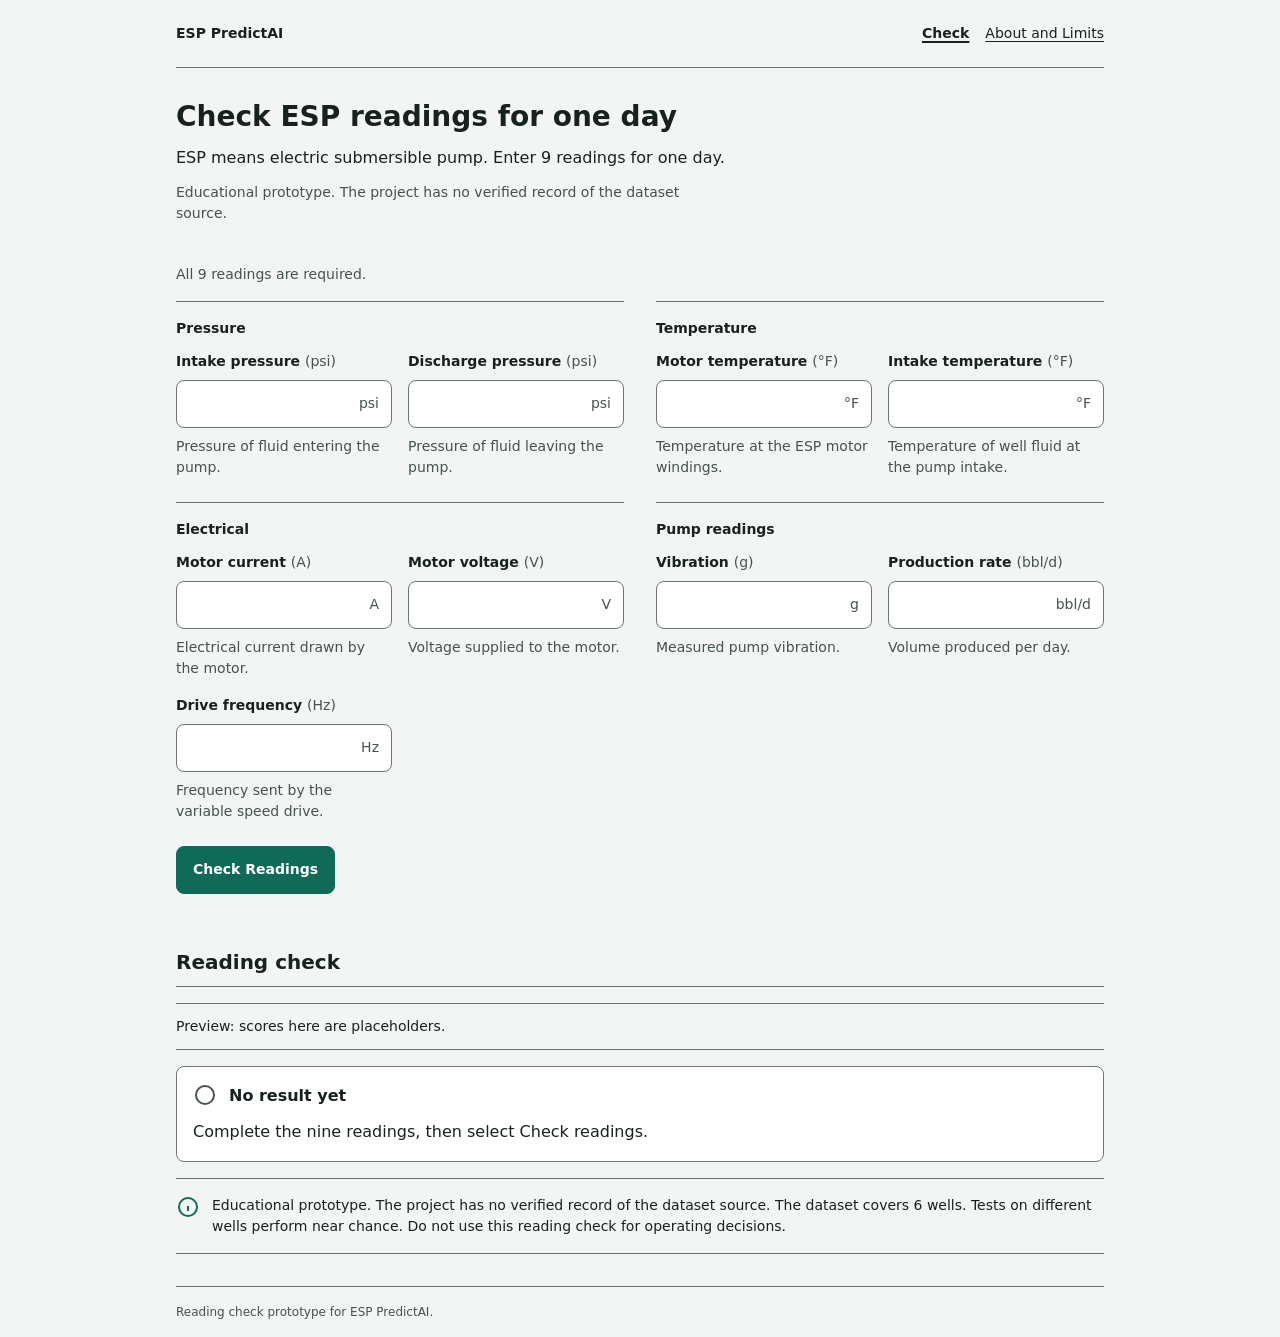
==== web/index.html @ 268abea0 "Build static ESP reading check prototype" ====
<!doctype html>
<html lang="en">
<head>
  <meta charset="utf-8">
  <meta name="viewport" content="width=device-width, initial-scale=1">
  <meta name="expert-mode-url" content="">
  <meta name="description" content="Check nine electric submersible pump readings with a placeholder score.">
  <meta name="theme-color" content="#F2F5F3" media="(prefers-color-scheme: light)">
  <meta name="theme-color" content="#121A16" media="(prefers-color-scheme: dark)">
  <title>Check ESP readings | ESP PredictAI</title>
  <link rel="stylesheet" href="styles.css">
  <script src="app.js" defer></script>
</head>
<body>
  <a class="skip-link" href="#main">Skip to main content</a>
  <header class="site-header page-shell">
    <a class="wordmark" href="index.html">ESP PredictAI</a>
    <nav class="site-nav" aria-label="Main navigation">
      <a href="index.html" aria-current="page">Check</a>
      <a href="about.html">About and Limits</a>
      <a class="expert-mode-link" hidden>Expert mode</a>
    </nav>
  </header>

  <main id="main" class="page-shell">
    <section class="intro" aria-labelledby="page-title">
      <h1 id="page-title">Check ESP readings for one day</h1>
      <p>ESP means electric submersible pump. Enter 9 readings for one day.</p>
      <p class="intro-caveat">Educational prototype. The project has no verified record of the dataset source.</p>
    </section>

    <form id="reading-form" class="reading-form" method="post" novalidate>
      <p class="hint form-required-note">All 9 readings are required.</p>
      <div id="error-summary" class="error-summary" role="status" aria-live="polite" aria-atomic="true" hidden></div>

      <div class="field-groups">
        <fieldset class="reading-group">
          <legend>Pressure</legend>
          <div class="group-fields">
            <div class="field" data-field="intake_pressure">
              <label for="intake-pressure">Intake pressure <span class="label-unit">(psi)</span></label>
              <div class="input-with-unit"><input id="intake-pressure" name="intake_pressure" type="number" inputmode="decimal" step="any" autocomplete="off" required aria-required="true" aria-describedby="intake-pressure-hint"><span class="unit" aria-hidden="true">psi</span></div>
              <p class="hint" id="intake-pressure-hint">Pressure of fluid entering the pump.</p>
              <p class="field-error" id="intake-pressure-error" hidden></p>
            </div>
            <div class="field" data-field="discharge_pressure">
              <label for="discharge-pressure">Discharge pressure <span class="label-unit">(psi)</span></label>
              <div class="input-with-unit"><input id="discharge-pressure" name="discharge_pressure" type="number" inputmode="decimal" step="any" autocomplete="off" required aria-required="true" aria-describedby="discharge-pressure-hint"><span class="unit" aria-hidden="true">psi</span></div>
              <p class="hint" id="discharge-pressure-hint">Pressure of fluid leaving the pump.</p>
              <p class="field-error" id="discharge-pressure-error" hidden></p>
            </div>
          </div>
        </fieldset>

        <fieldset class="reading-group">
          <legend>Temperature</legend>
          <div class="group-fields">
            <div class="field" data-field="motor_temperature">
              <label for="motor-temperature">Motor temperature <span class="label-unit">(°F)</span></label>
              <div class="input-with-unit"><input id="motor-temperature" name="motor_temperature" type="number" inputmode="decimal" step="any" autocomplete="off" required aria-required="true" aria-describedby="motor-temperature-hint"><span class="unit" aria-hidden="true">°F</span></div>
              <p class="hint" id="motor-temperature-hint">Temperature at the ESP motor windings.</p>
              <p class="field-error" id="motor-temperature-error" hidden></p>
            </div>
            <div class="field" data-field="intake_temperature">
              <label for="intake-temperature">Intake temperature <span class="label-unit">(°F)</span></label>
              <div class="input-with-unit"><input id="intake-temperature" name="intake_temperature" type="number" inputmode="decimal" step="any" autocomplete="off" required aria-required="true" aria-describedby="intake-temperature-hint"><span class="unit" aria-hidden="true">°F</span></div>
              <p class="hint" id="intake-temperature-hint">Temperature of well fluid at the pump intake.</p>
              <p class="field-error" id="intake-temperature-error" hidden></p>
            </div>
          </div>
        </fieldset>

        <fieldset class="reading-group">
          <legend>Electrical</legend>
          <div class="group-fields">
            <div class="field" data-field="motor_current">
              <label for="motor-current">Motor current <span class="label-unit">(A)</span></label>
              <div class="input-with-unit"><input id="motor-current" name="motor_current" type="number" inputmode="decimal" step="any" autocomplete="off" required aria-required="true" aria-describedby="motor-current-hint"><span class="unit" aria-hidden="true">A</span></div>
              <p class="hint" id="motor-current-hint">Electrical current drawn by the motor.</p>
              <p class="field-error" id="motor-current-error" hidden></p>
            </div>
            <div class="field" data-field="motor_voltage">
              <label for="motor-voltage">Motor voltage <span class="label-unit">(V)</span></label>
              <div class="input-with-unit"><input id="motor-voltage" name="motor_voltage" type="number" inputmode="decimal" step="any" autocomplete="off" required aria-required="true" aria-describedby="motor-voltage-hint"><span class="unit" aria-hidden="true">V</span></div>
              <p class="hint" id="motor-voltage-hint">Voltage supplied to the motor.</p>
              <p class="field-error" id="motor-voltage-error" hidden></p>
            </div>
            <div class="field" data-field="drive_frequency">
              <label for="drive-frequency">Drive frequency <span class="label-unit">(Hz)</span></label>
              <div class="input-with-unit"><input id="drive-frequency" name="drive_frequency" type="number" inputmode="decimal" step="any" autocomplete="off" required aria-required="true" aria-describedby="drive-frequency-hint"><span class="unit" aria-hidden="true">Hz</span></div>
              <p class="hint" id="drive-frequency-hint">Frequency sent by the variable speed drive.</p>
              <p class="field-error" id="drive-frequency-error" hidden></p>
            </div>
          </div>
        </fieldset>

        <fieldset class="reading-group">
          <legend>Pump readings</legend>
          <div class="group-fields">
            <div class="field" data-field="vibration">
              <label for="vibration">Vibration <span class="label-unit">(g)</span></label>
              <div class="input-with-unit"><input id="vibration" name="vibration" type="number" inputmode="decimal" step="any" autocomplete="off" required aria-required="true" aria-describedby="vibration-hint"><span class="unit" aria-hidden="true">g</span></div>
              <p class="hint" id="vibration-hint">Measured pump vibration.</p>
              <p class="field-error" id="vibration-error" hidden></p>
            </div>
            <div class="field" data-field="production_rate">
              <label for="production-rate">Production rate <span class="label-unit">(bbl/d)</span></label>
              <div class="input-with-unit"><input id="production-rate" name="production_rate" type="number" inputmode="decimal" step="any" autocomplete="off" required aria-required="true" aria-describedby="production-rate-hint"><span class="unit" aria-hidden="true">bbl/d</span></div>
              <p class="hint" id="production-rate-hint">Volume produced per day.</p>
              <p class="field-error" id="production-rate-error" hidden></p>
            </div>
          </div>
        </fieldset>
      </div>

      <button class="button" type="submit">Check Readings</button>
    </form>

    <section class="result-section" aria-labelledby="result-section-title">
      <div class="section-heading">
        <h2 id="result-section-title">Reading check</h2>
      </div>
      <p id="preview-banner" class="preview-banner">Preview: scores here are placeholders.</p>
      <article id="result-card" class="result-card" data-state="empty" aria-live="polite" aria-atomic="true">
        <div class="result-heading">
          <svg class="result-icon icon-neutral" viewBox="0 0 24 24" fill="none" stroke="currentColor" stroke-width="2" aria-hidden="true" focusable="false"><circle cx="12" cy="12" r="9"></circle></svg>
          <h3>No result yet</h3>
        </div>
        <p class="result-copy">Complete the nine readings, then select Check readings.</p>
      </article>
      <aside class="prototype-notice" aria-label="Educational prototype notice">
        <svg viewBox="0 0 24 24" fill="none" stroke="currentColor" stroke-width="2" aria-hidden="true" focusable="false"><circle cx="12" cy="12" r="9"></circle><path d="M12 11v5"></path><path d="M12 8h.01"></path></svg>
        <p><strong>Educational prototype.</strong> The project has no verified record of the dataset source. The dataset covers 6 wells. Tests on different wells perform near chance. Do not use this reading check for operating decisions.</p>
      </aside>
    </section>
  </main>

  <footer class="page-shell page-footer">
    <p>Reading check prototype for ESP PredictAI.</p>
  </footer>
</body>
</html>
---- web/styles.css ----
/* Hallmark · v2.0.0 · genre: modern-minimal · shape: two-page tool · theme: locked project tokens */
/* Critique: make the reading form calm, direct, and usable without specialist knowledge. */
/* Waivers: required nine-field help and the persistent safety notice exceed Hallmark's 80-word guide; both are owner-approved. */
/* Waiver: this is a static prototype; score and training ranges are placeholders. */
@import url("../design-system/tokens.css");

*,
*::before,
*::after {
  box-sizing: border-box;
}

html,
body {
  overflow-x: clip;
}

html {
  scroll-behavior: smooth;
  scrollbar-color: var(--color-border) var(--color-background);
}

body {
  min-width: 0;
  margin: 0;
  background: var(--color-background);
  color: var(--color-text);
  font-family: var(--font-sans);
  font-size: var(--text-body);
  font-weight: var(--weight-regular);
  line-height: var(--leading-body);
}

::selection {
  background: var(--color-accent);
  color: var(--color-accent-ink);
}

[hidden] {
  display: none !important;
}

button,
input {
  font: inherit;
}

input {
  caret-color: var(--color-accent);
}

a {
  color: var(--color-accent);
  text-underline-offset: 0.18em;
  text-decoration-thickness: 1px;
}

a:hover {
  text-decoration-thickness: 2px;
}

a,
button {
  touch-action: manipulation;
  -webkit-tap-highlight-color: transparent;
}

:focus-visible {
  outline: var(--focus-width) solid var(--color-focus-ring);
  outline-offset: var(--focus-offset);
}

.page-shell {
  width: min(calc(100% - 2rem), 58rem);
  margin-inline: auto;
}

.skip-link {
  position: absolute;
  z-index: 5;
  inset-block-start: var(--space-2);
  inset-inline-start: var(--space-2);
  transform: translateY(-160%);
  padding: var(--space-2) var(--space-3);
  min-height: 2.75rem;
  border: var(--border-width) solid var(--color-border);
  border-radius: var(--radius-control);
  background: var(--color-surface);
  color: var(--color-text);
}

.skip-link:focus {
  transform: translateY(0);
}

.site-header {
  display: flex;
  align-items: center;
  justify-content: space-between;
  gap: var(--space-4);
  min-height: 4.25rem;
  border-bottom: var(--border-width) solid var(--color-border);
}

.wordmark {
  display: inline-flex;
  align-items: center;
  min-height: 2.75rem;
  color: var(--color-text);
  font-size: var(--text-label);
  font-weight: var(--weight-semibold);
  text-decoration: none;
  white-space: nowrap;
}

.site-nav {
  display: flex;
  align-items: center;
  flex-wrap: wrap;
  gap: var(--space-2) var(--space-4);
}

.site-nav a {
  display: inline-flex;
  align-items: center;
  min-height: 2.75rem;
  color: var(--color-text);
  font-size: var(--text-label);
  font-weight: var(--weight-regular);
  white-space: nowrap;
}

.site-nav a[aria-current="page"] {
  font-weight: var(--weight-semibold);
  text-decoration-thickness: 2px;
}

.intro {
  display: grid;
  gap: var(--space-3);
  max-width: 48rem;
  padding-block: var(--space-8) var(--space-6);
}

h1,
h2,
h3,
p {
  margin: 0;
}

h1,
h2,
h3 {
  color: var(--color-text);
  font-weight: var(--weight-semibold);
  line-height: var(--leading-tight);
  overflow-wrap: break-word;
  min-width: 0;
}

h1 {
  font-size: var(--text-display);
  text-wrap: balance;
}

h2 {
  font-size: var(--text-section);
  text-wrap: balance;
}

h3 {
  font-size: var(--text-body);
  text-wrap: balance;
}

.intro > p {
  max-width: 62ch;
}

.intro-caveat {
  color: var(--color-muted);
  font-size: var(--text-label);
  font-weight: var(--weight-regular);
}

.reading-form {
  padding-block: var(--space-4) var(--space-6);
}

.field-groups {
  display: grid;
  grid-template-columns: repeat(2, minmax(0, 1fr));
  gap: var(--space-6) var(--space-8);
}

.reading-group {
  min-width: 0;
  margin: 0;
  padding: var(--space-4) 0 0;
  border: 0;
  border-top: var(--border-width) solid var(--color-border);
}

.reading-group legend {
  float: left;
  width: 100%;
  margin-bottom: var(--space-3);
  padding: 0;
  font-size: var(--text-label);
  font-weight: var(--weight-semibold);
}

.group-fields {
  clear: both;
  display: grid;
  grid-template-columns: repeat(2, minmax(0, 1fr));
  gap: var(--space-4) var(--space-4);
}

.field {
  display: grid;
  align-content: start;
  gap: var(--space-2);
  min-width: 0;
}

.field label {
  font-size: var(--text-label);
  font-weight: var(--weight-semibold);
}

.label-unit {
  color: var(--color-muted);
  font-weight: var(--weight-regular);
}

.input-with-unit {
  display: flex;
  align-items: center;
  min-width: 0;
  min-height: 3rem;
  border: var(--border-width) solid var(--color-border);
  border-radius: var(--radius-control);
  background: var(--color-surface);
}

.input-with-unit:focus-within {
  outline: var(--focus-width) solid var(--color-focus-ring);
  outline-offset: var(--focus-offset);
}

.input-with-unit input {
  width: 100%;
  min-width: 0;
  min-height: calc(3rem - 2px);
  padding: var(--space-2) var(--space-3);
  border: 0;
  border-radius: var(--radius-control);
  outline: none;
  background: transparent;
  color: var(--color-text);
  appearance: textfield;
}

.input-with-unit input::-webkit-inner-spin-button,
.input-with-unit input::-webkit-outer-spin-button {
  margin: 0;
  appearance: none;
}

.input-with-unit input[aria-invalid="true"] {
  color: var(--color-text);
}

.field--invalid .input-with-unit {
  border-color: var(--color-error);
}

.unit {
  flex: 0 0 auto;
  padding-inline: var(--space-3);
  color: var(--color-muted);
  font-size: var(--text-label);
  font-weight: var(--weight-regular);
}

.hint,
.field-error {
  font-size: var(--text-label);
  font-weight: var(--weight-regular);
}

.hint {
  color: var(--color-muted);
}

.form-required-note {
  margin-bottom: var(--space-4);
}

.field-error {
  color: var(--color-error);
}

.field-error:not([hidden]) {
  display: block;
}

.error-summary {
  margin-bottom: var(--space-6);
  padding: var(--space-4);
  border: var(--border-width) solid var(--color-error);
  border-radius: var(--radius-control);
  color: var(--color-text);
}

.error-summary p {
  font-size: var(--text-label);
  font-weight: var(--weight-regular);
}

.error-summary ul {
  display: grid;
  gap: var(--space-2);
  margin: var(--space-3) 0 0;
  padding-inline-start: var(--space-6);
  font-size: var(--text-label);
}

.error-summary a,
.back-link a {
  display: inline-flex;
  align-items: center;
  min-height: 2.75rem;
}

.button {
  display: inline-flex;
  align-items: center;
  justify-content: center;
  min-height: 3rem;
  padding: var(--space-3) var(--space-4);
  border: var(--border-width) solid var(--color-border);
  border-radius: var(--radius-control);
  background: var(--color-accent);
  color: var(--color-accent-ink);
  border-color: var(--color-accent);
  font-size: var(--text-label);
  font-weight: var(--weight-semibold);
  line-height: 1.2;
  cursor: pointer;
  white-space: nowrap;
}

.button:hover {
  filter: brightness(0.96);
}

.button:active {
  filter: brightness(0.91);
}

#reading-form > .button {
  margin-top: var(--space-6);
}

.button:disabled,
.input-with-unit input:disabled {
  opacity: 0.55;
  cursor: not-allowed;
}

.result-section {
  display: grid;
  gap: var(--space-4);
  padding-block: var(--space-8);
}

.section-heading {
  padding-bottom: var(--space-3);
  border-bottom: var(--border-width) solid var(--color-border);
}

.preview-banner {
  padding-block: var(--space-3);
  border-block: var(--border-width) solid var(--color-border);
  color: var(--color-text);
  font-size: var(--text-label);
  font-weight: var(--weight-regular);
}

.result-card {
  display: grid;
  gap: var(--space-3);
  min-height: 6rem;
  padding: var(--space-4);
  border: var(--border-width) solid var(--color-border);
  border-radius: var(--radius-surface);
  background: var(--color-surface);
  color: var(--color-text);
}

.result-heading {
  display: flex;
  align-items: center;
  gap: var(--space-3);
}

.result-icon,
.prototype-notice svg {
  flex: 0 0 auto;
  width: 1.5rem;
  height: 1.5rem;
}

.icon-neutral { color: var(--color-risk-low); }
.icon-elevated { color: var(--color-risk-elevated); }
.icon-high { color: var(--color-risk-high); }
.icon-error { color: var(--color-error); }
.icon-loading { color: var(--color-accent); animation: turn 900ms linear infinite; transform-origin: center; }

.result-band-low h3 { color: var(--color-risk-low); }
.result-band-elevated h3 { color: var(--color-risk-elevated); }
.result-band-high h3 { color: var(--color-risk-high); }

.result-score,
.result-detail {
  color: var(--color-muted);
  font-size: var(--text-label);
  font-weight: var(--weight-regular);
  font-variant-numeric: tabular-nums;
}

.result-score--small {
  font-size: var(--text-label);
}

.prototype-notice {
  display: grid;
  grid-template-columns: 1.5rem minmax(0, 1fr);
  align-items: start;
  gap: var(--space-3);
  padding-block: var(--space-4);
  border-top: var(--border-width) solid var(--color-border);
  border-bottom: var(--border-width) solid var(--color-border);
  color: var(--color-text);
  font-size: var(--text-label);
  font-weight: var(--weight-regular);
}

.prototype-notice svg {
  color: var(--color-accent);
}

.prototype-notice strong {
  font-weight: var(--weight-regular);
}

.about-page {
  max-width: 48rem;
}

.about-section {
  display: grid;
  gap: var(--space-3);
  padding-block: var(--space-4);
  border-top: var(--border-width) solid var(--color-border);
}

.about-section p,
.limit-list {
  max-width: 68ch;
}

.limit-list {
  display: grid;
  gap: var(--space-2);
  margin: 0;
  padding-inline-start: var(--space-6);
}

.back-link {
  padding-block: var(--space-6);
}

.page-footer {
  padding-block: var(--space-4);
  border-top: var(--border-width) solid var(--color-border);
  color: var(--color-muted);
  font-size: var(--text-small);
}

@keyframes turn {
  to { transform: rotate(1turn); }
}

@media (max-width: 44rem) {
  .site-header {
    align-items: flex-start;
    flex-direction: column;
    justify-content: center;
    gap: var(--space-2);
    padding-block: var(--space-3);
  }

  .site-nav {
    gap: var(--space-1) var(--space-3);
  }

  .field-groups {
    grid-template-columns: minmax(0, 1fr);
    gap: var(--space-6);
  }

  .group-fields {
    grid-template-columns: minmax(0, 1fr);
  }

}

@media (max-width: 24rem) {
  .page-shell {
    width: min(calc(100% - 1.5rem), 58rem);
  }

  .group-fields {
    grid-template-columns: minmax(0, 1fr);
  }

  .site-nav {
    gap: var(--space-1) var(--space-2);
  }
}

@media (prefers-reduced-motion: reduce) {
  html { scroll-behavior: auto; }
  *, *::before, *::after { animation-duration: 0.01ms !important; animation-iteration-count: 1 !important; transition-duration: 0.01ms !important; }
}
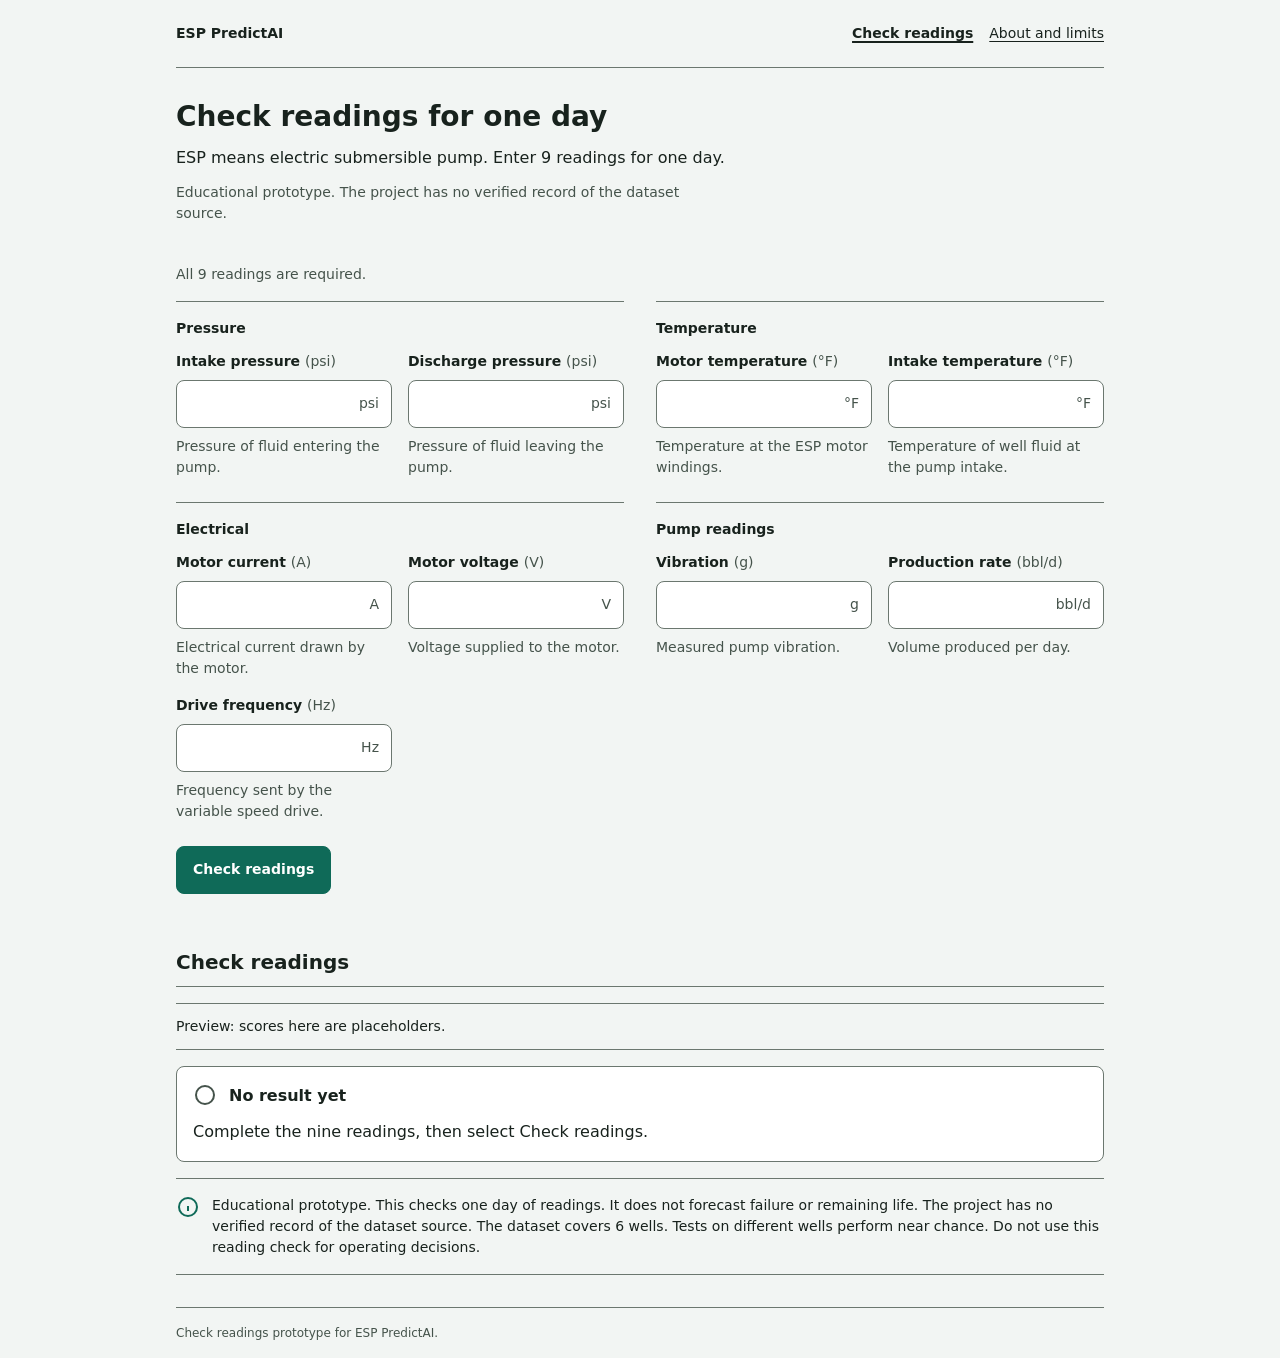
==== commit c0fea35f: "Fix prototype copy and behaviour" ====
--- a/web/index.html
+++ b/web/index.html
@@ -4,10 +4,10 @@
   <meta charset="utf-8">
   <meta name="viewport" content="width=device-width, initial-scale=1">
   <meta name="expert-mode-url" content="">
-  <meta name="description" content="Check nine electric submersible pump readings with a placeholder score.">
+  <meta name="description" content="Check one day of ESP readings and review the saved model score and limits.">
   <meta name="theme-color" content="#F2F5F3" media="(prefers-color-scheme: light)">
   <meta name="theme-color" content="#121A16" media="(prefers-color-scheme: dark)">
-  <title>Check ESP readings | ESP PredictAI</title>
+  <title>Check readings | ESP PredictAI</title>
   <link rel="stylesheet" href="styles.css">
   <script src="app.js" defer></script>
 </head>
@@ -16,22 +16,22 @@
   <header class="site-header page-shell">
     <a class="wordmark" href="index.html">ESP PredictAI</a>
     <nav class="site-nav" aria-label="Main navigation">
-      <a href="index.html" aria-current="page">Check</a>
-      <a href="about.html">About and Limits</a>
+      <a href="index.html" aria-current="page">Check readings</a>
+      <a href="about.html">About and limits</a>
       <a class="expert-mode-link" hidden>Expert mode</a>
     </nav>
   </header>
 
   <main id="main" class="page-shell">
     <section class="intro" aria-labelledby="page-title">
-      <h1 id="page-title">Check ESP readings for one day</h1>
+      <h1 id="page-title">Check readings for one day</h1>
       <p>ESP means electric submersible pump. Enter 9 readings for one day.</p>
       <p class="intro-caveat">Educational prototype. The project has no verified record of the dataset source.</p>
     </section>
 
-    <form id="reading-form" class="reading-form" method="post" novalidate>
+    <form id="reading-form" class="reading-form" novalidate>
       <p class="hint form-required-note">All 9 readings are required.</p>
-      <div id="error-summary" class="error-summary" role="status" aria-live="polite" aria-atomic="true" hidden></div>
+      <div id="error-summary" class="error-summary" hidden></div>
 
       <div class="field-groups">
         <fieldset class="reading-group">
@@ -113,15 +113,15 @@
         </fieldset>
       </div>
 
-      <button class="button" type="submit">Check Readings</button>
+      <button class="button" type="submit">Check readings</button>
     </form>
 
     <section class="result-section" aria-labelledby="result-section-title">
       <div class="section-heading">
-        <h2 id="result-section-title">Reading check</h2>
+        <h2 id="result-section-title">Check readings</h2>
       </div>
       <p id="preview-banner" class="preview-banner">Preview: scores here are placeholders.</p>
-      <article id="result-card" class="result-card" data-state="empty" aria-live="polite" aria-atomic="true">
+      <article id="result-card" class="result-card" data-state="empty">
         <div class="result-heading">
           <svg class="result-icon icon-neutral" viewBox="0 0 24 24" fill="none" stroke="currentColor" stroke-width="2" aria-hidden="true" focusable="false"><circle cx="12" cy="12" r="9"></circle></svg>
           <h3>No result yet</h3>
@@ -130,13 +130,15 @@
       </article>
       <aside class="prototype-notice" aria-label="Educational prototype notice">
         <svg viewBox="0 0 24 24" fill="none" stroke="currentColor" stroke-width="2" aria-hidden="true" focusable="false"><circle cx="12" cy="12" r="9"></circle><path d="M12 11v5"></path><path d="M12 8h.01"></path></svg>
-        <p><strong>Educational prototype.</strong> The project has no verified record of the dataset source. The dataset covers 6 wells. Tests on different wells perform near chance. Do not use this reading check for operating decisions.</p>
+        <p><strong>Educational prototype.</strong> This checks one day of readings. It does not forecast failure or remaining life. The project has no verified record of the dataset source. The dataset covers 6 wells. Tests on different wells perform near chance. Do not use this reading check for operating decisions.</p>
       </aside>
     </section>
   </main>
 
+  <p id="announcements" class="visually-hidden" role="status" aria-live="polite" aria-atomic="true"></p>
+
   <footer class="page-shell page-footer">
-    <p>Reading check prototype for ESP PredictAI.</p>
+    <p>Check readings prototype for ESP PredictAI.</p>
   </footer>
 </body>
 </html>
--- a/web/styles.css
+++ b/web/styles.css
@@ -38,6 +38,18 @@
 
 [hidden] {
   display: none !important;
+}
+
+.visually-hidden {
+  position: absolute;
+  width: 1px;
+  height: 1px;
+  padding: 0;
+  margin: -1px;
+  overflow: clip;
+  clip-path: inset(50%);
+  white-space: nowrap;
+  border: 0;
 }
 
 button,
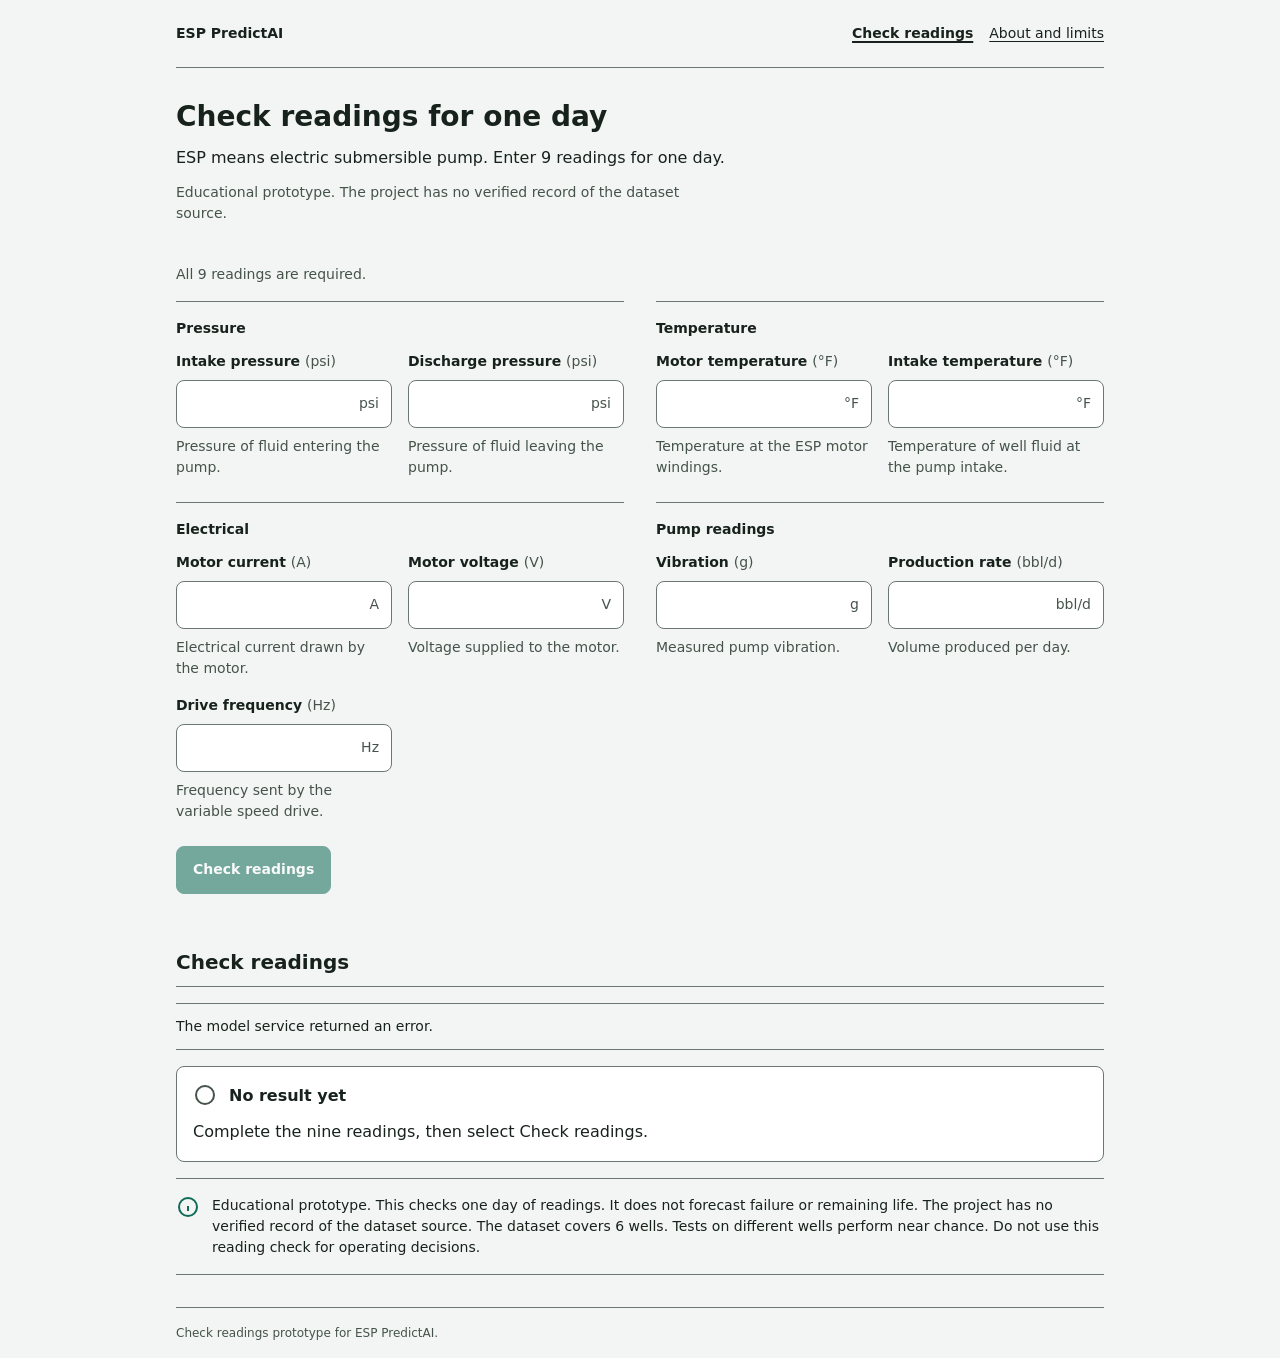
==== commit 25f619f3: "host reading check preview" ====
--- a/web/index.html
+++ b/web/index.html
@@ -8,6 +8,7 @@
   <meta name="theme-color" content="#F2F5F3" media="(prefers-color-scheme: light)">
   <meta name="theme-color" content="#121A16" media="(prefers-color-scheme: dark)">
   <title>Check readings | ESP PredictAI</title>
+  <link rel="icon" type="image/svg+xml" href="favicon.svg">
   <link rel="stylesheet" href="styles.css">
   <script src="app.js" defer></script>
 </head>
@@ -113,14 +114,14 @@
         </fieldset>
       </div>
 
-      <button class="button" type="submit">Check readings</button>
+      <button class="button" type="submit" aria-describedby="model-status" disabled>Check readings</button>
     </form>
 
     <section class="result-section" aria-labelledby="result-section-title">
       <div class="section-heading">
         <h2 id="result-section-title">Check readings</h2>
       </div>
-      <p id="preview-banner" class="preview-banner">Preview: scores here are placeholders.</p>
+      <p id="model-status" class="model-status" role="status" aria-live="polite" aria-atomic="true">Connecting to the saved model…</p>
       <article id="result-card" class="result-card" data-state="empty">
         <div class="result-heading">
           <svg class="result-icon icon-neutral" viewBox="0 0 24 24" fill="none" stroke="currentColor" stroke-width="2" aria-hidden="true" focusable="false"><circle cx="12" cy="12" r="9"></circle></svg>
--- a/web/styles.css
+++ b/web/styles.css
@@ -1,7 +1,7 @@
 /* Hallmark · v2.0.0 · genre: modern-minimal · shape: two-page tool · theme: locked project tokens */
 /* Critique: make the reading form calm, direct, and usable without specialist knowledge. */
 /* Waivers: required nine-field help and the persistent safety notice exceed Hallmark's 80-word guide; both are owner-approved. */
-/* Waiver: this is a static prototype; score and training ranges are placeholders. */
+/* The static page uses the saved model through the same-origin API. */
 @import url("../design-system/tokens.css");
 
 *,
@@ -394,7 +394,7 @@
   border-bottom: var(--border-width) solid var(--color-border);
 }
 
-.preview-banner {
+.model-status {
   padding-block: var(--space-3);
   border-block: var(--border-width) solid var(--color-border);
   color: var(--color-text);
